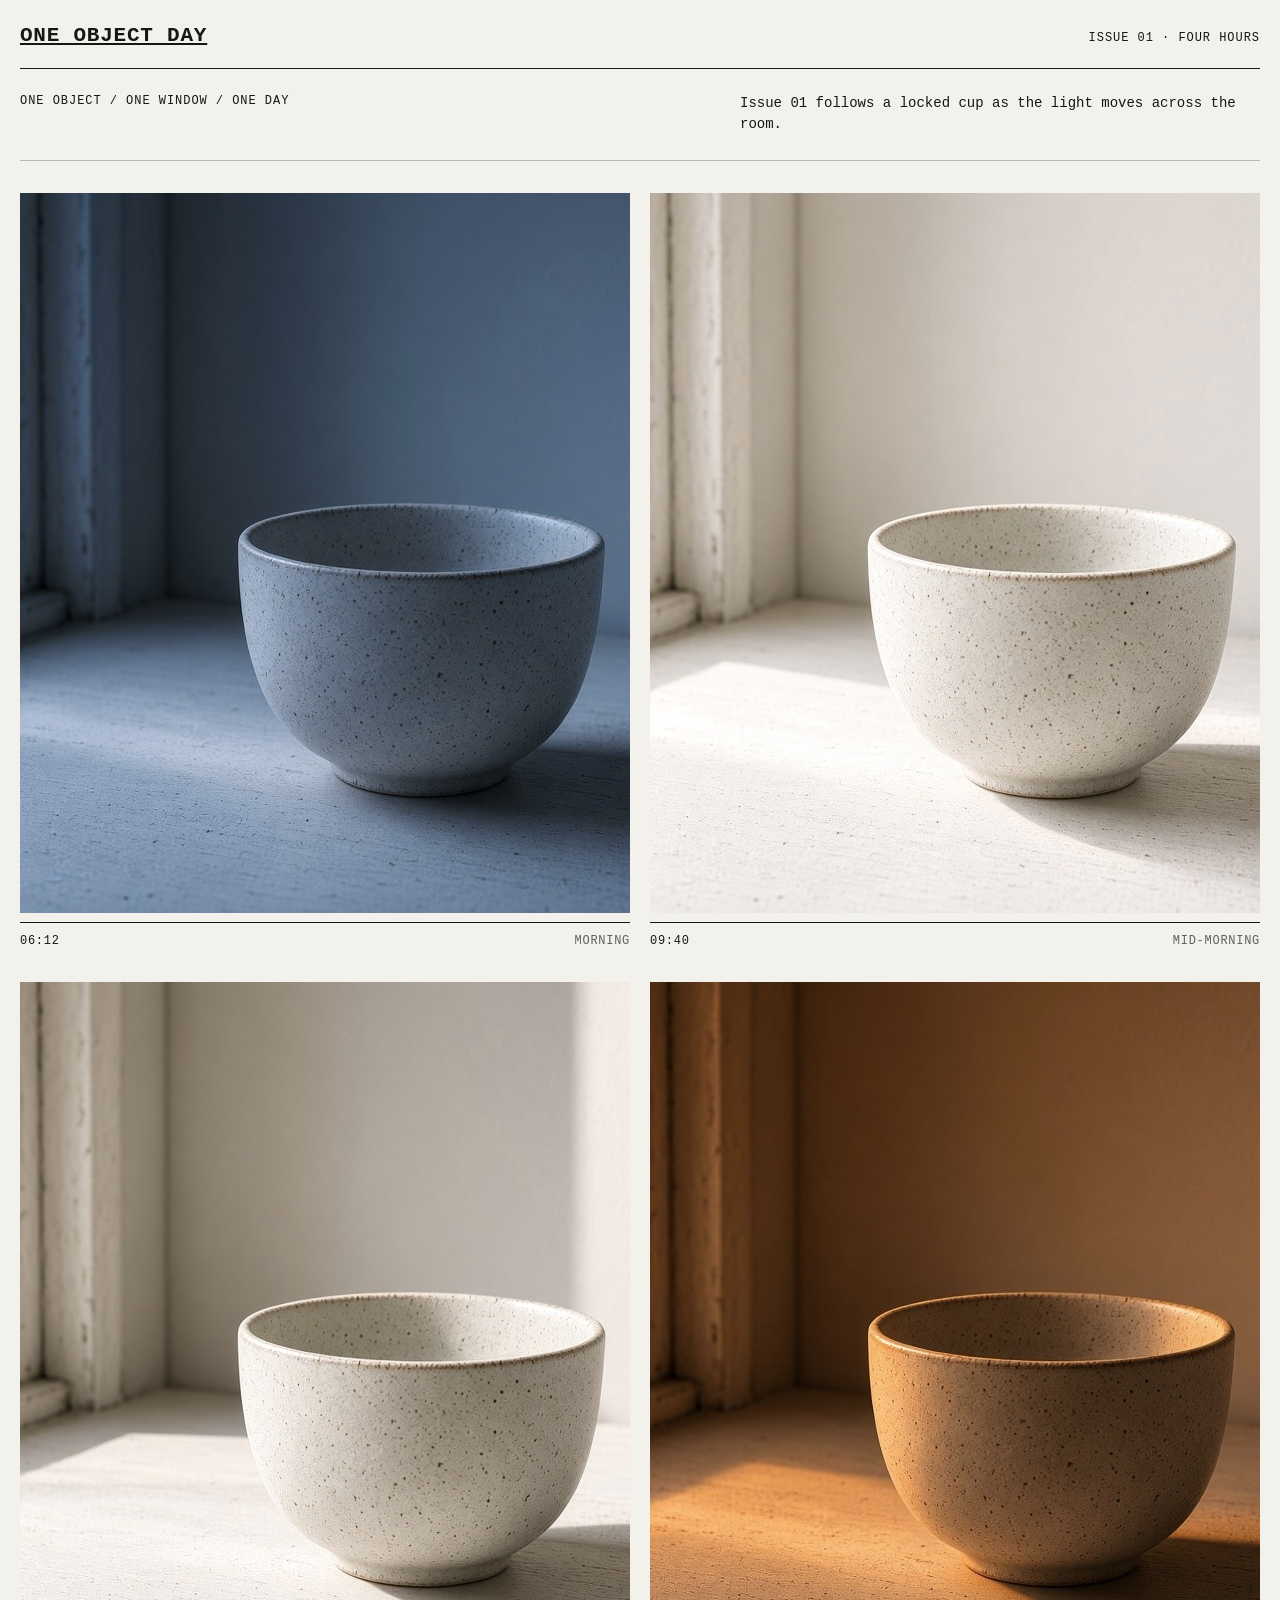
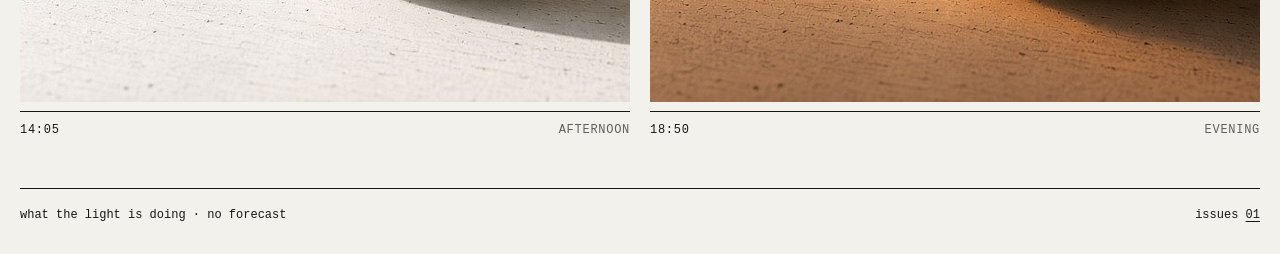
==== 01/index.html @ 955fbc4b "Issue 01: by-the-window cup, four hours Morning through dusk — same speckled cream cup on the sill." ====
<!doctype html>
<html lang="en">
<head>
  <meta charset="utf-8">
  <meta name="viewport" content="width=device-width, initial-scale=1">
  <title>Issue 01 — One Object Day</title>
  <meta name="description" content="One object, observed by the window over four hours.">
  <meta property="og:title" content="Issue 01 — One Object Day">
  <meta property="og:description" content="One object, observed by the window over four hours.">
  <meta property="og:type" content="website">
  <meta property="og:image" content="../og-morning.jpg">
  <link rel="stylesheet" href="../style.css">
</head>
<body>
  <div class="site-shell">
    <header class="site-header">
      <a class="masthead" href="../">One Object Day</a>
      <p class="issue-mark">issue 01 · four hours</p>
    </header>
    <main>
      <section class="intro" aria-label="Issue introduction">
        <p class="kicker">One object / one window / one day</p>
        <p>Issue 01 follows a locked cup as the light moves across the room.</p>
      </section>
      <section class="day-grid" aria-label="Four parts of the day">
      <figure class="day-part">
        <a href="../morning.jpg" aria-label="06:12 morning">
          <img src="../morning.jpg" alt="The same cup by the window, morning." loading="eager" width="1280" height="720">
        </a>
        <figcaption class="caption"><span>06:12</span><span>morning</span></figcaption>
      </figure>
      <figure class="day-part">
        <a href="../mid-morning.jpg" aria-label="09:40 mid-morning">
          <img src="../mid-morning.jpg" alt="The same cup by the window, mid-morning." loading="lazy" width="1280" height="720">
        </a>
        <figcaption class="caption"><span>09:40</span><span>mid-morning</span></figcaption>
      </figure>
      <figure class="day-part">
        <a href="../afternoon.jpg" aria-label="14:05 afternoon">
          <img src="../afternoon.jpg" alt="The same cup by the window, afternoon." loading="lazy" width="1280" height="720">
        </a>
        <figcaption class="caption"><span>14:05</span><span>afternoon</span></figcaption>
      </figure>
      <figure class="day-part">
        <a href="../evening.jpg" aria-label="18:50 evening">
          <img src="../evening.jpg" alt="The same cup by the window, evening." loading="lazy" width="1280" height="720">
        </a>
        <figcaption class="caption"><span>18:50</span><span>evening</span></figcaption>
      </figure>
      </section>
    </main>
    <footer class="site-footer">
      <p>what the light is doing · no forecast</p>
      <p>issues <a href="./">01</a></p>
    </footer>
  </div>
</body>
</html>
---- style.css ----
:root {
  --paper: #f3f1ec;
  --ink: #161616;
  --rule: rgba(22, 22, 22, 0.26);
  color-scheme: light;
  font-family: "Courier New", Courier, monospace;
  background: var(--paper);
  color: var(--ink);
}

* { box-sizing: border-box; }

html { background: var(--paper); }

body {
  margin: 0;
  min-width: 320px;
  background: var(--paper);
  color: var(--ink);
  font-size: 14px;
  line-height: 1.45;
}

a { color: inherit; }

a:focus-visible {
  outline: 2px solid var(--ink);
  outline-offset: 5px;
}

.site-shell {
  width: min(100% - 40px, 1440px);
  margin: 0 auto;
}

.site-header {
  display: flex;
  justify-content: space-between;
  align-items: baseline;
  gap: 24px;
  padding: 25px 0 21px;
  border-bottom: 1px solid var(--ink);
  text-transform: uppercase;
  letter-spacing: 0.055em;
}

.masthead {
  margin: 0;
  font-size: clamp(14px, 1.7vw, 21px);
  line-height: 1;
  font-weight: 700;
}

.issue-mark {
  margin: 0;
  font-size: 12px;
  white-space: nowrap;
  letter-spacing: 0.08em;
}

.intro {
  display: flex;
  justify-content: space-between;
  gap: 32px;
  padding: 24px 0 26px;
  border-bottom: 1px solid var(--rule);
}

.intro p {
  max-width: 520px;
  margin: 0;
}

.intro .kicker {
  max-width: none;
  font-size: 12px;
  text-transform: uppercase;
  letter-spacing: 0.08em;
}

.day-grid {
  display: grid;
  grid-template-columns: repeat(2, minmax(0, 1fr));
  gap: 32px 20px;
  padding: 32px 0 48px;
}

.day-part {
  min-width: 0;
  margin: 0;
}

.day-part a {
  display: block;
  text-decoration: none;
}

.day-part img {
  display: block;
  width: 100%;
  aspect-ratio: 16 / 9;
  object-fit: cover;
  background: #e8e5de;
  filter: saturate(0.92);
  transition: opacity 160ms ease;
}

.day-part a:hover img { opacity: 0.82; }

.caption {
  display: flex;
  justify-content: space-between;
  gap: 16px;
  padding-top: 10px;
  border-top: 1px solid var(--ink);
  margin-top: 9px;
  font-size: 12px;
  text-transform: uppercase;
  letter-spacing: 0.06em;
}

.caption span:last-child { color: rgba(22, 22, 22, 0.66); }

.site-footer {
  display: flex;
  justify-content: space-between;
  gap: 24px;
  padding: 18px 0 30px;
  border-top: 1px solid var(--ink);
  font-size: 12px;
}

.site-footer p { margin: 0; }
.site-footer a { text-decoration-thickness: 1px; text-underline-offset: 3px; }

@media (max-width: 700px) {
  .site-shell { width: min(100% - 28px, 1440px); }
  .site-header { display: block; padding-top: 19px; }
  .issue-mark { margin-top: 12px; }
  .intro { display: block; padding: 18px 0 20px; }
  .intro .kicker { margin-bottom: 13px; }
  .day-grid { grid-template-columns: 1fr; gap: 28px; padding-top: 24px; }
  .site-footer { display: block; }
  .site-footer p + p { margin-top: 10px; }
}
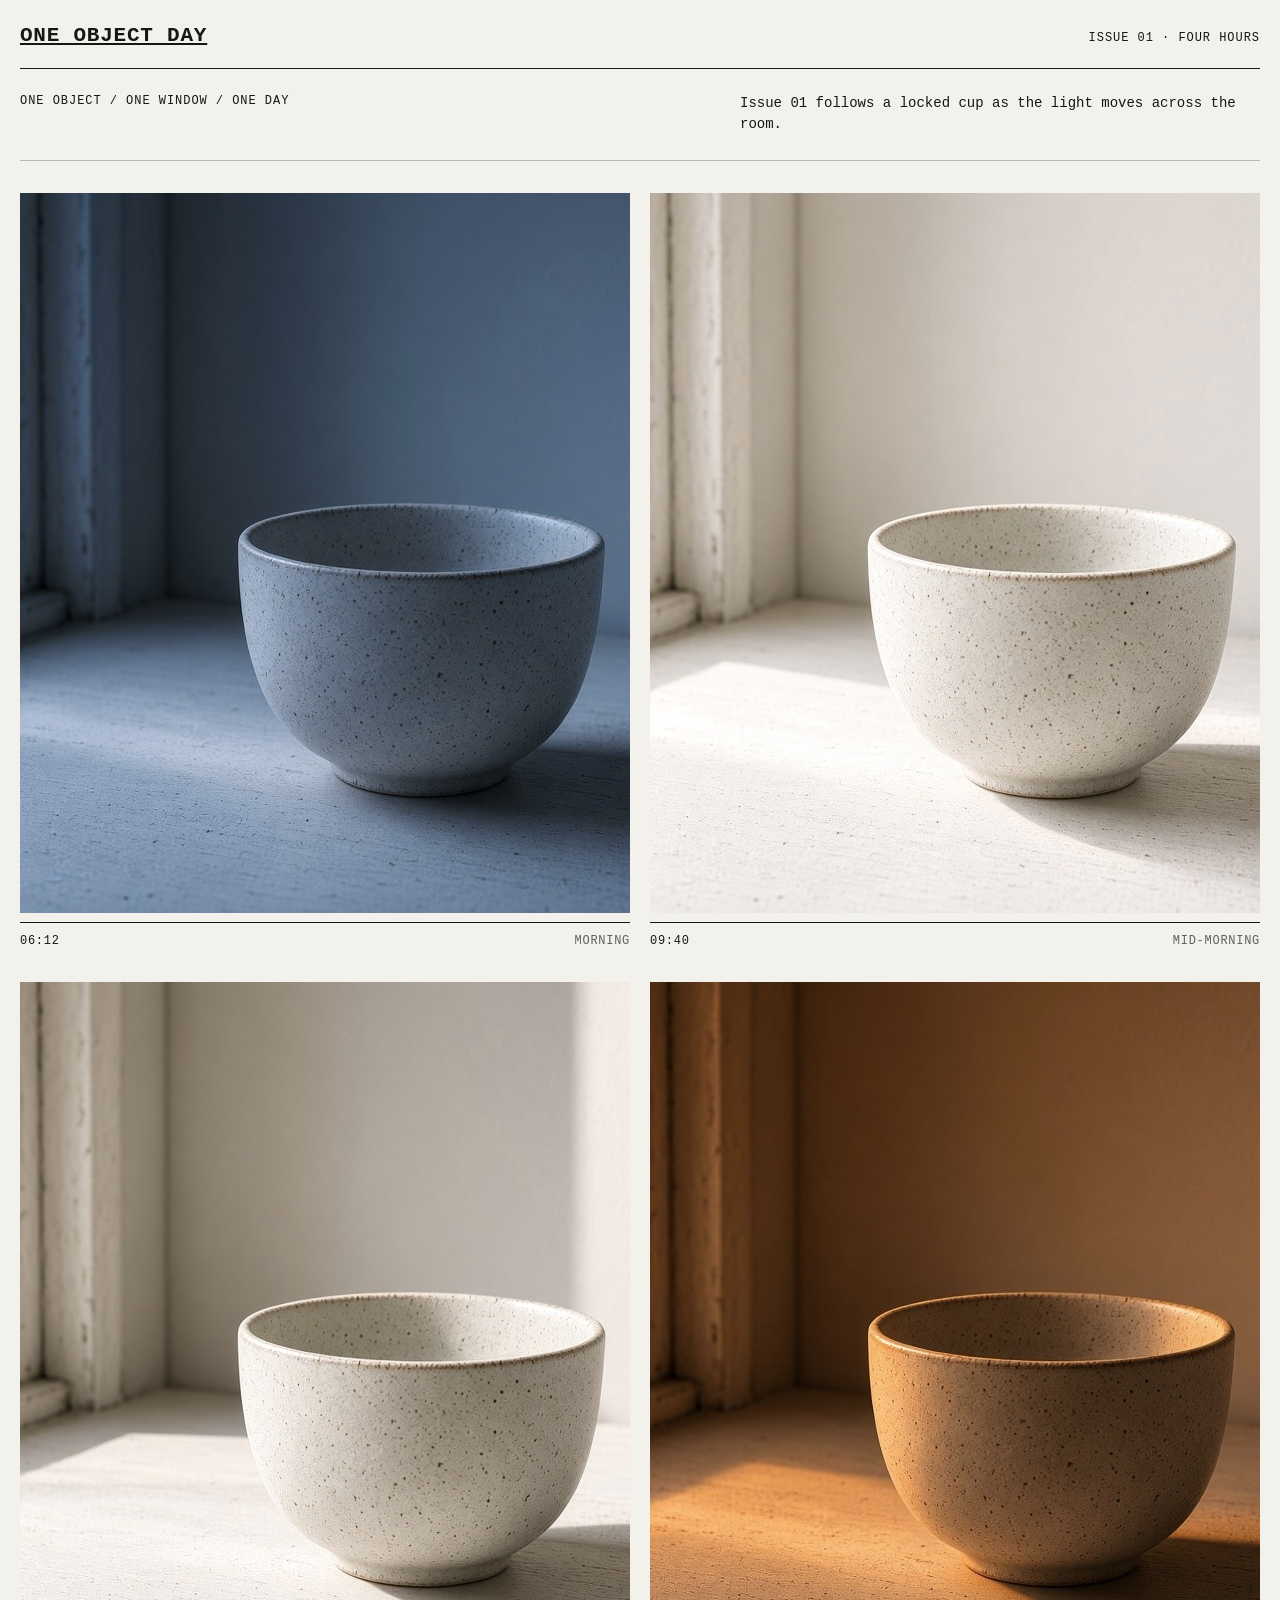
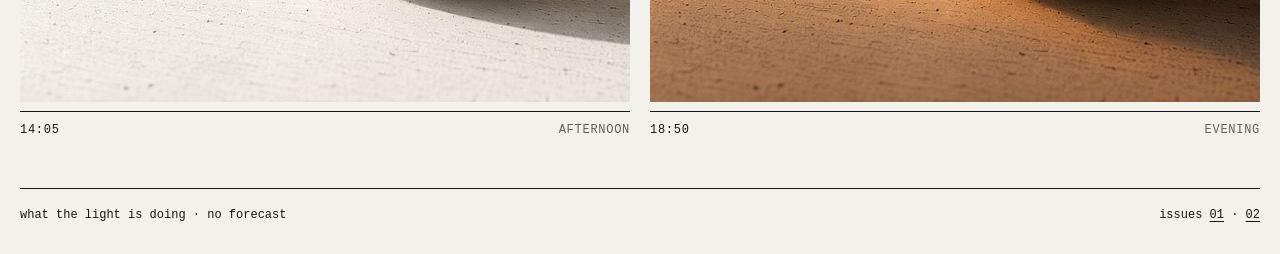
==== commit e912e116: "Issue 02: lemon on the sill, four hours" ====
--- a/01/index.html
+++ b/01/index.html
@@ -8,7 +8,7 @@
   <meta property="og:title" content="Issue 01 — One Object Day">
   <meta property="og:description" content="One object, observed by the window over four hours.">
   <meta property="og:type" content="website">
-  <meta property="og:image" content="../og-morning.jpg">
+  <meta property="og:image" content="https://one-object-day.vercel.app/01/morning.jpg">
   <link rel="stylesheet" href="../style.css">
 </head>
 <body>
@@ -24,26 +24,26 @@
       </section>
       <section class="day-grid" aria-label="Four parts of the day">
       <figure class="day-part">
-        <a href="../morning.jpg" aria-label="06:12 morning">
-          <img src="../morning.jpg" alt="The same cup by the window, morning." loading="eager" width="1280" height="720">
+        <a href="morning.jpg" aria-label="06:12 morning">
+          <img src="morning.jpg" alt="The same cup by the window, morning." loading="eager" width="1280" height="720">
         </a>
         <figcaption class="caption"><span>06:12</span><span>morning</span></figcaption>
       </figure>
       <figure class="day-part">
-        <a href="../mid-morning.jpg" aria-label="09:40 mid-morning">
-          <img src="../mid-morning.jpg" alt="The same cup by the window, mid-morning." loading="lazy" width="1280" height="720">
+        <a href="mid-morning.jpg" aria-label="09:40 mid-morning">
+          <img src="mid-morning.jpg" alt="The same cup by the window, mid-morning." loading="lazy" width="1280" height="720">
         </a>
         <figcaption class="caption"><span>09:40</span><span>mid-morning</span></figcaption>
       </figure>
       <figure class="day-part">
-        <a href="../afternoon.jpg" aria-label="14:05 afternoon">
-          <img src="../afternoon.jpg" alt="The same cup by the window, afternoon." loading="lazy" width="1280" height="720">
+        <a href="afternoon.jpg" aria-label="14:05 afternoon">
+          <img src="afternoon.jpg" alt="The same cup by the window, afternoon." loading="lazy" width="1280" height="720">
         </a>
         <figcaption class="caption"><span>14:05</span><span>afternoon</span></figcaption>
       </figure>
       <figure class="day-part">
-        <a href="../evening.jpg" aria-label="18:50 evening">
-          <img src="../evening.jpg" alt="The same cup by the window, evening." loading="lazy" width="1280" height="720">
+        <a href="evening.jpg" aria-label="18:50 evening">
+          <img src="evening.jpg" alt="The same cup by the window, evening." loading="lazy" width="1280" height="720">
         </a>
         <figcaption class="caption"><span>18:50</span><span>evening</span></figcaption>
       </figure>
@@ -51,7 +51,7 @@
     </main>
     <footer class="site-footer">
       <p>what the light is doing · no forecast</p>
-      <p>issues <a href="./">01</a></p>
+      <p>issues <a href="./">01</a> · <a href="../02/">02</a></p>
     </footer>
   </div>
 </body>
